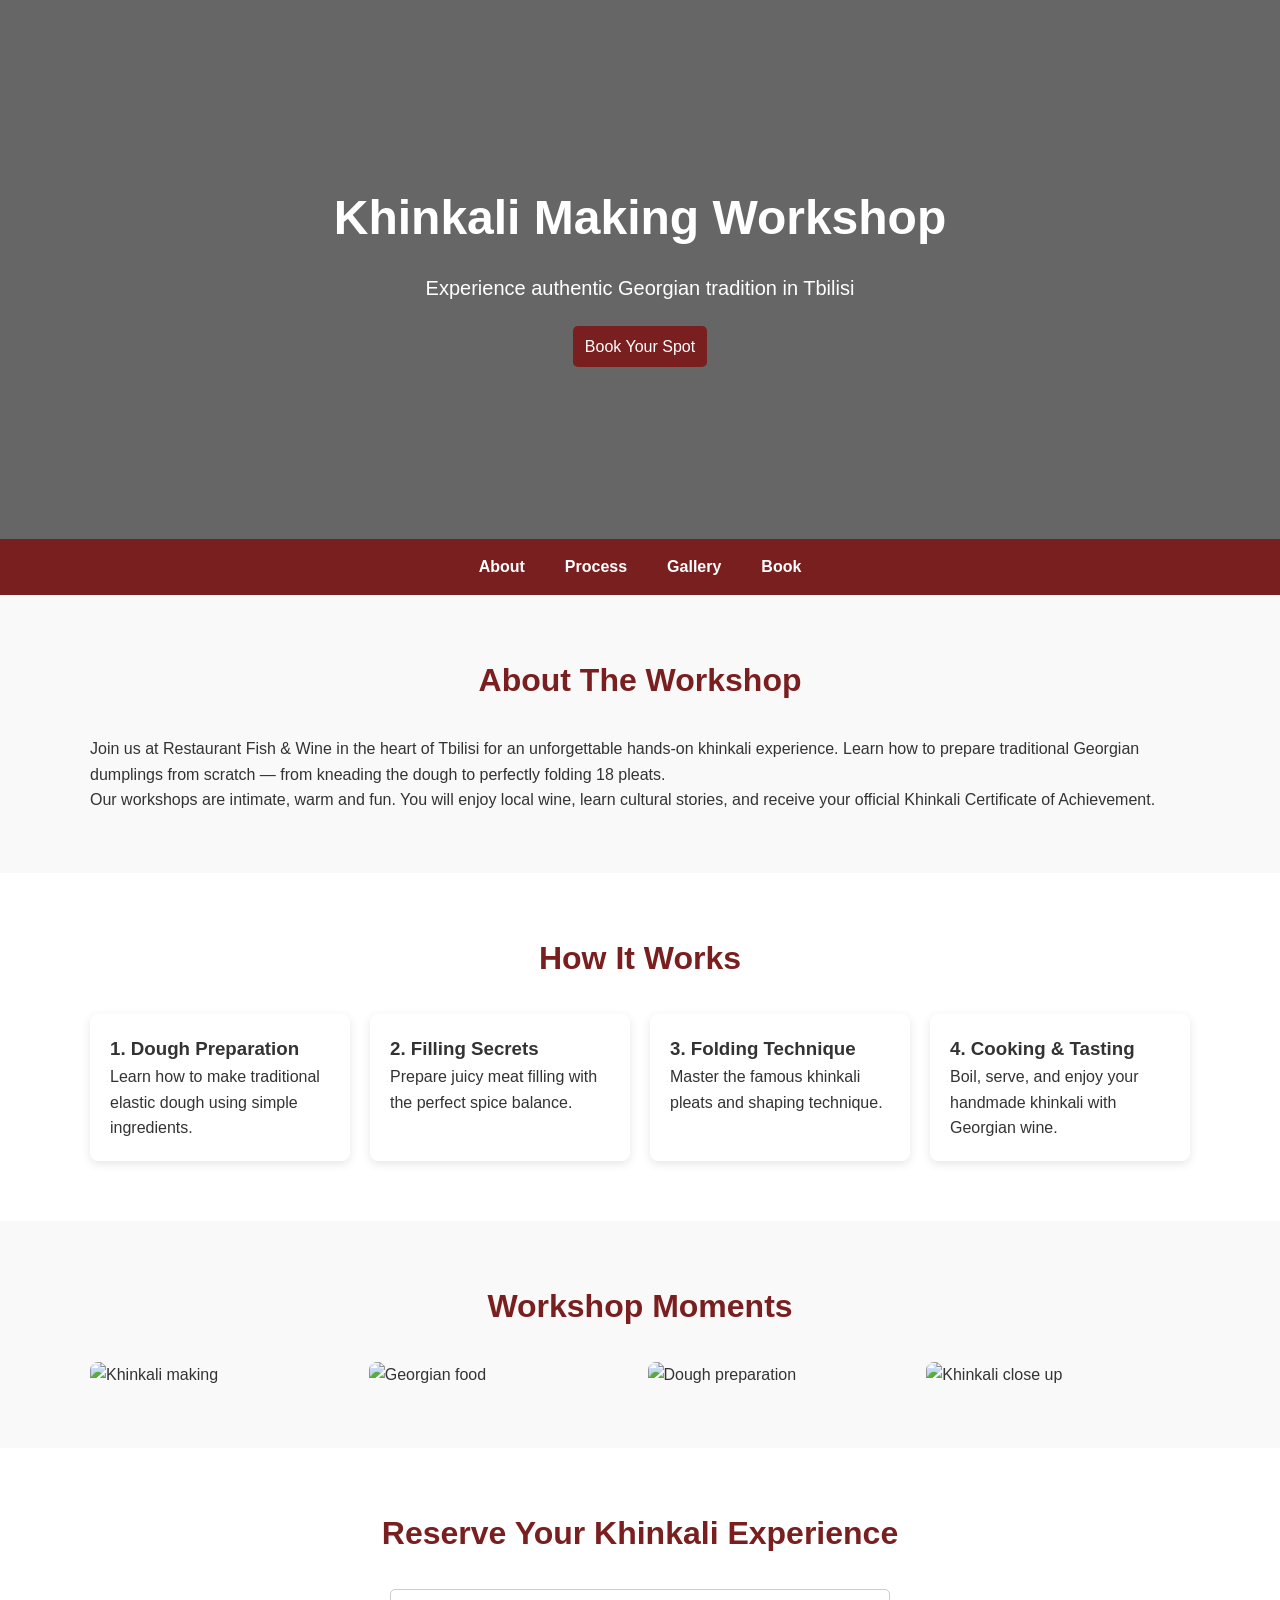
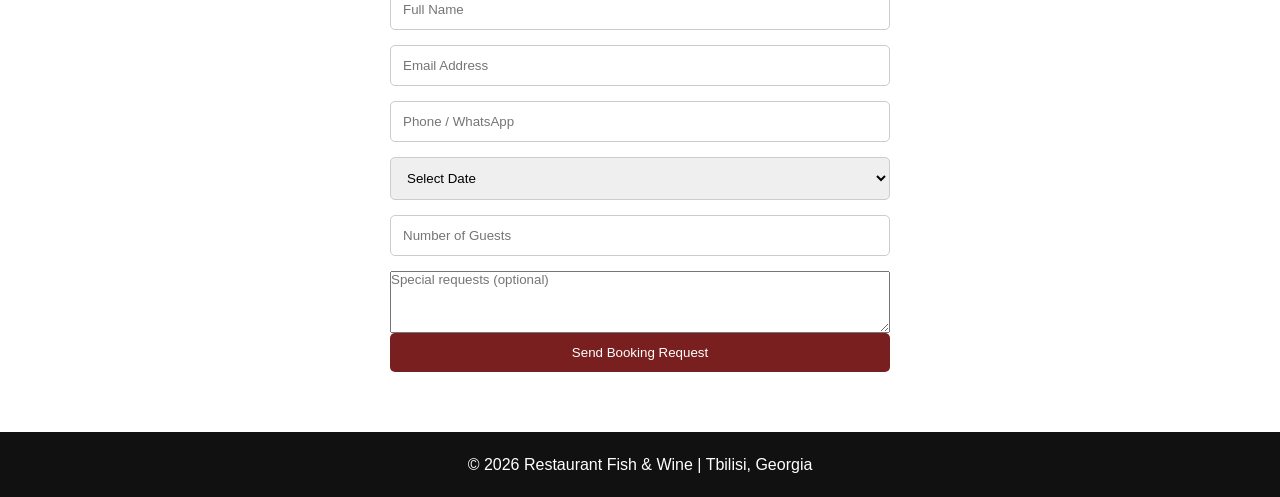
==== index.html @ 2a83f831 "initial commit" ====
<!DOCTYPE html>
<html lang="en">

<head>
    <meta charset="UTF-8">
    <title>Khinkali Workshop | Restaurant Fish & Wine</title>
    <meta name="viewport" content="width=device-width, initial-scale=1.0">
    <link rel="stylesheet" href="style.css">
</head>

<body>

    <header>
        <div class="container">
            <h1>Khinkali Making Workshop</h1>
            <p>Experience authentic Georgian tradition in Tbilisi</p>
            <a href="#booking" class="btn">Book Your Spot</a>
        </div>
    </header>

    <nav>
        <ul>
            <li><a href="#about">About</a></li>
            <li><a href="#process">Process</a></li>
            <li><a href="#gallery">Gallery</a></li>
            <li><a href="#booking">Book</a></li>
        </ul>
    </nav>

    <section id="about">
        <div class="container">
            <h2>About The Workshop</h2>
            <p>
                Join us at Restaurant Fish & Wine in the heart of Tbilisi for an unforgettable
                hands-on khinkali experience. Learn how to prepare traditional Georgian dumplings
                from scratch — from kneading the dough to perfectly folding 18 pleats.
            </p>
            <p>
                Our workshops are intimate, warm and fun. You will enjoy local wine,
                learn cultural stories, and receive your official Khinkali Certificate of Achievement.
            </p>
        </div>
    </section>

    <section id="process">
        <div class="container">
            <h2>How It Works</h2>
            <div class="steps">
                <div class="step">
                    <h3>1. Dough Preparation</h3>
                    <p>Learn how to make traditional elastic dough using simple ingredients.</p>
                </div>
                <div class="step">
                    <h3>2. Filling Secrets</h3>
                    <p>Prepare juicy meat filling with the perfect spice balance.</p>
                </div>
                <div class="step">
                    <h3>3. Folding Technique</h3>
                    <p>Master the famous khinkali pleats and shaping technique.</p>
                </div>
                <div class="step">
                    <h3>4. Cooking & Tasting</h3>
                    <p>Boil, serve, and enjoy your handmade khinkali with Georgian wine.</p>
                </div>
            </div>
        </div>
    </section>


    <section id="gallery">
        <div class="container">
            <h2>Workshop Moments</h2>
            <div class="gallery-grid">
                <img src="https://images.unsplash.com/photo-1604909053191-2f20b6f0c9d0" alt="Khinkali making">
                <img src="https://images.unsplash.com/photo-1604908177225-4d70c7e76aa1" alt="Georgian food">
                <img src="https://images.unsplash.com/photo-1604908177335-d30d49bca7ff" alt="Dough preparation">
                <img src="https://images.unsplash.com/photo-1604909053083-47f4e5e5dca7" alt="Khinkali close up">
            </div>
        </div>
    </section>

    <section id="booking">
        <div class="container">
            <h2>Reserve Your Khinkali Experience</h2>

            <form id="bookingForm">
                <input type="text" name="name" placeholder="Full Name" required>
                <input type="email" name="email" placeholder="Email Address" required>
                <input type="tel" name="phone" placeholder="Phone / WhatsApp" required>

                <select name="date" required>
                    <option value="">Select Date</option>
                    <option>March 12 - 17:00</option>
                    <option>March 15 - 19:00</option>
                    <option>March 20 - 18:00</option>
                </select>

                <input type="number" name="guests" placeholder="Number of Guests" min="1" required>

                <textarea name="message" placeholder="Special requests (optional)" rows="4"></textarea>

                <button type="submit" class="btn">Send Booking Request</button>
            </form>

            <p id="formMessage" style="margin-top:20px; display:none; color:green;">
                ✅ Thank you! We received your booking request and will contact you shortly.
            </p>
        </div>
    </section>

    <footer>
        <p>© 2026 Restaurant Fish & Wine | Tbilisi, Georgia</p>
    </footer>

    <script src="script.js"></script>
</body>

</html>
---- style.css ----
* {
    margin: 0;
    padding: 0;
    box-sizing: border-box;
    font-family: 'Segoe UI', sans-serif;
}

body {
    line-height: 1.6;
    color: #333;
}

.container {
    width: 90%;
    max-width: 1100px;
    margin: auto;
    padding: 60px 0;
}

header {
    background: linear-gradient(rgba(0, 0, 0, 0.6), rgba(0, 0, 0, 0.6)),
        url('https://images.unsplash.com/photo-1604909053083-47f4e5e5dca7') center/cover;
    color: white;
    text-align: center;
    padding: 120px 20px;
}

header h1 {
    font-size: 48px;
    margin-bottom: 15px;
}

header p {
    font-size: 20px;
    margin-bottom: 30px;
}

nav {
    background: #7a1f1f;
    padding: 15px;
}

nav ul {
    display: flex;
    justify-content: center;
    list-style: none;
}

nav li {
    margin: 0 20px;
}

nav a {
    color: white;
    text-decoration: none;
    font-weight: bold;
}

section {
    background: #f9f9f9;
}

section:nth-child(even) {
    background: white;
}

h2 {
    text-align: center;
    margin-bottom: 30px;
    font-size: 32px;
    color: #7a1f1f;
}

.steps {
    display: grid;
    grid-template-columns: repeat(auto-fit, minmax(200px, 1fr));
    gap: 20px;
}

.step {
    background: #fff;
    padding: 20px;
    border-radius: 8px;
    box-shadow: 0 3px 10px rgba(0, 0, 0, 0.1);
}

.gallery-grid {
    display: grid;
    grid-template-columns: repeat(auto-fit, minmax(250px, 1fr));
    gap: 15px;
}

.gallery-grid img {
    width: 100%;
    border-radius: 8px;
}

form {
    max-width: 500px;
    margin: auto;
    display: flex;
    flex-direction: column;
}

input,
select {
    padding: 12px;
    margin-bottom: 15px;
    border-radius: 5px;
    border: 1px solid #ccc;
}

.btn {
    background: #7a1f1f;
    color: white;
    padding: 12px;
    border: none;
    border-radius: 5px;
    cursor: pointer;
    text-decoration: none;
    text-align: center;
}

.btn:hover {
    background: #5c1515;
}

footer {
    text-align: center;
    padding: 20px;
    background: #111;
    color: white;
}

.hidden {
    display: none;
}

@media(max-width:768px) {
    header h1 {
        font-size: 32px;
    }
}
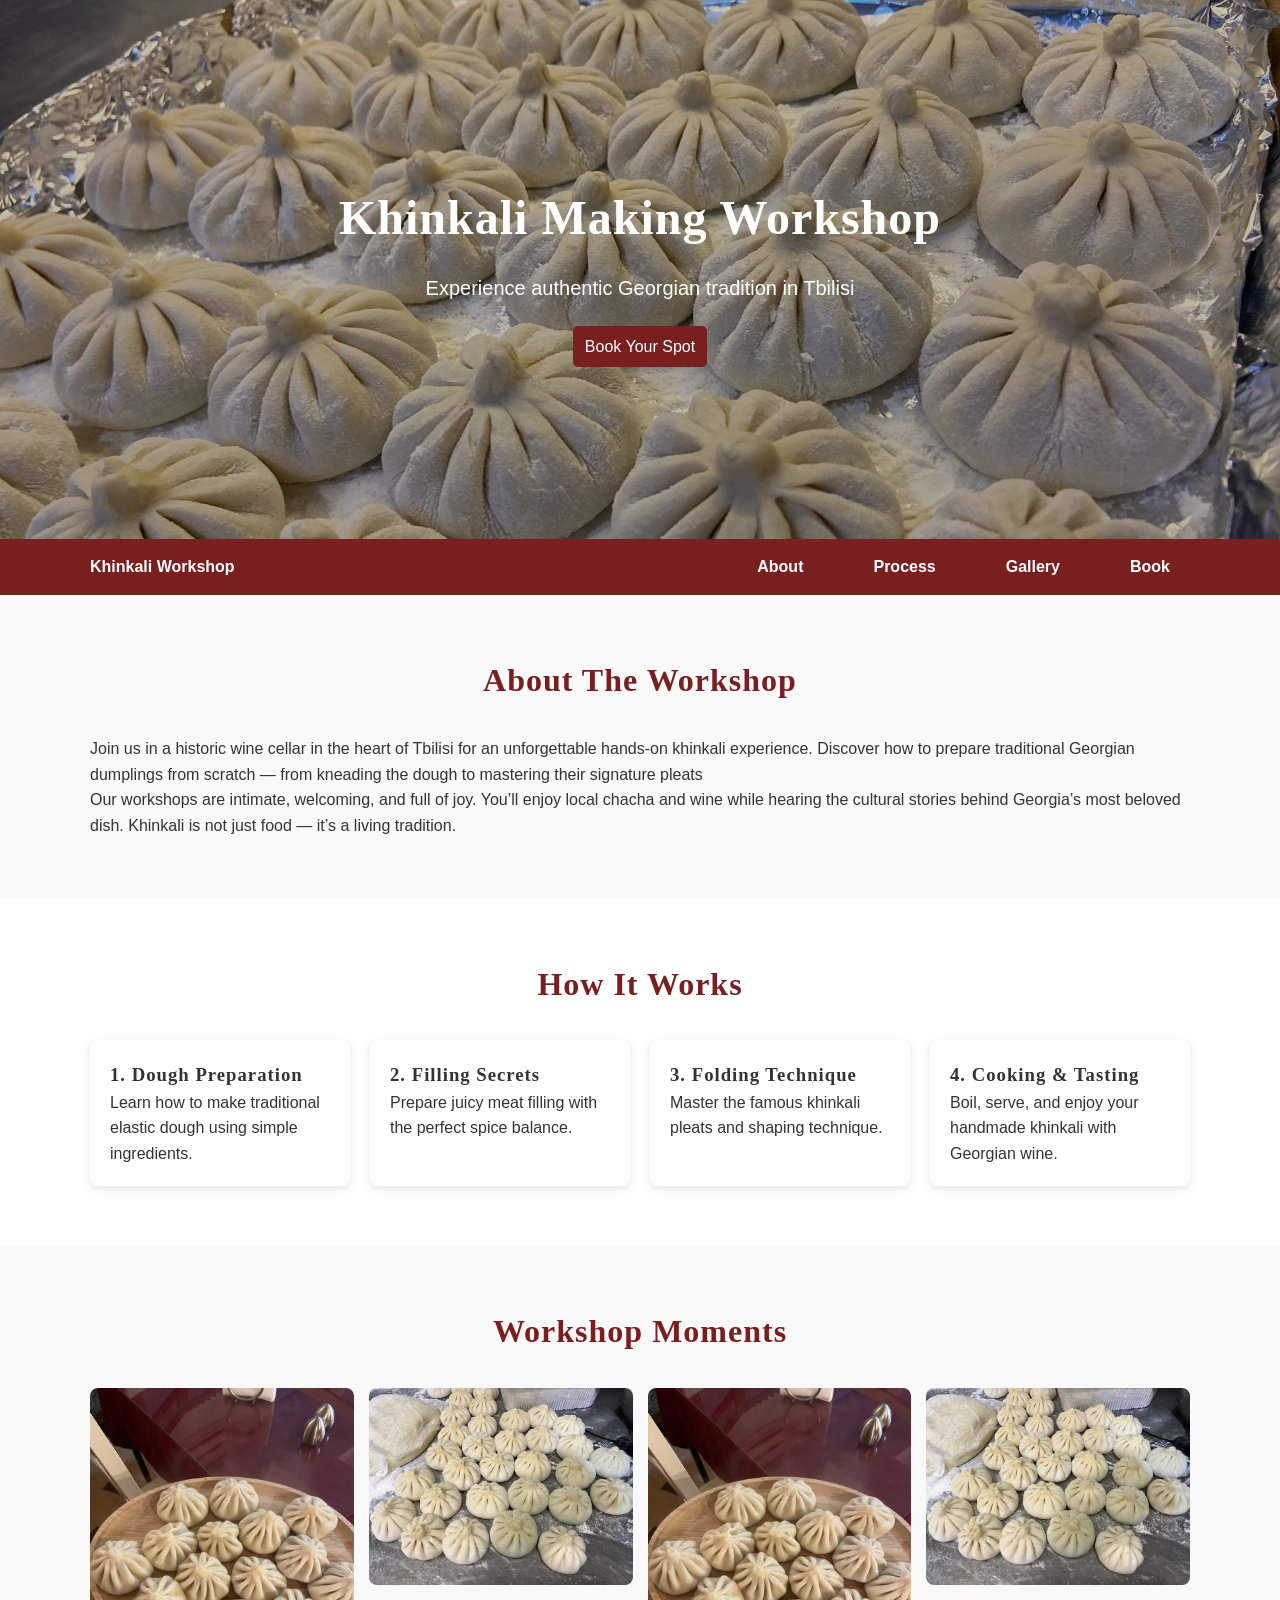
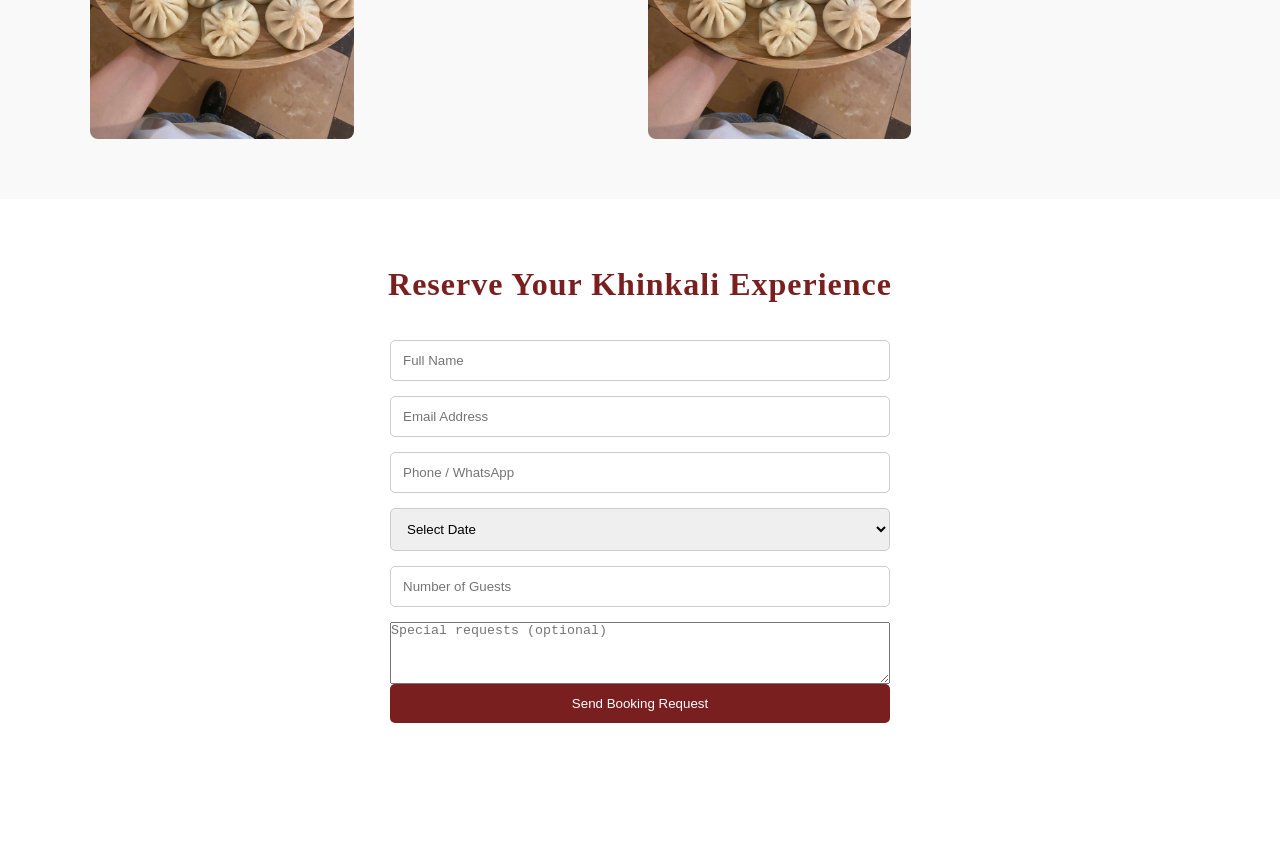
==== commit 9f3ed72a: "add some changes" ====
--- a/index.html
+++ b/index.html
@@ -5,6 +5,9 @@
     <meta charset="UTF-8">
     <title>Khinkali Workshop | Restaurant Fish & Wine</title>
     <meta name="viewport" content="width=device-width, initial-scale=1.0">
+    <link
+        href="https://fonts.googleapis.com/css2?family=Playfair+Display:wght@600;700&family=Inter:wght@300;400;500&display=swap"
+        rel="stylesheet">
     <link rel="stylesheet" href="style.css">
 </head>
 
@@ -19,25 +22,34 @@
     </header>
 
     <nav>
-        <ul>
-            <li><a href="#about">About</a></li>
-            <li><a href="#process">Process</a></li>
-            <li><a href="#gallery">Gallery</a></li>
-            <li><a href="#booking">Book</a></li>
-        </ul>
+        <div class="nav-container">
+            <div class="logo">Khinkali Workshop</div>
+
+            <div class="burger" id="burger">
+                ☰
+            </div>
+
+            <ul id="navLinks">
+                <li><a href="#about">About</a></li>
+                <li><a href="#process">Process</a></li>
+                <li><a href="#gallery">Gallery</a></li>
+                <li><a href="#booking">Book</a></li>
+            </ul>
+        </div>
     </nav>
 
     <section id="about">
         <div class="container">
             <h2>About The Workshop</h2>
             <p>
-                Join us at Restaurant Fish & Wine in the heart of Tbilisi for an unforgettable
-                hands-on khinkali experience. Learn how to prepare traditional Georgian dumplings
-                from scratch — from kneading the dough to perfectly folding 18 pleats.
+                Join us in a historic wine cellar in the heart of Tbilisi for an unforgettable hands-on khinkali
+                experience. Discover how to prepare traditional Georgian dumplings from scratch — from kneading the
+                dough to mastering their signature pleats
             </p>
             <p>
-                Our workshops are intimate, warm and fun. You will enjoy local wine,
-                learn cultural stories, and receive your official Khinkali Certificate of Achievement.
+                Our workshops are intimate, welcoming, and full of joy. You’ll enjoy local chacha and wine while hearing
+                the cultural stories behind Georgia’s most beloved dish. Khinkali is not just food — it’s a living
+                tradition.
             </p>
         </div>
     </section>
@@ -71,10 +83,10 @@
         <div class="container">
             <h2>Workshop Moments</h2>
             <div class="gallery-grid">
-                <img src="https://images.unsplash.com/photo-1604909053191-2f20b6f0c9d0" alt="Khinkali making">
-                <img src="https://images.unsplash.com/photo-1604908177225-4d70c7e76aa1" alt="Georgian food">
-                <img src="https://images.unsplash.com/photo-1604908177335-d30d49bca7ff" alt="Dough preparation">
-                <img src="https://images.unsplash.com/photo-1604909053083-47f4e5e5dca7" alt="Khinkali close up">
+                <img src="pics/boiled-khinkali.jpeg" alt="Khinkali making">
+                <img src="pics/lots-of-khinkali.JPG" alt="Georgian food">
+                <img src="pics/boiled-khinkali.jpeg" alt="Dough preparation">
+                <img src="pics/lots-of-khinkali.JPG" alt="Khinkali close up">
             </div>
         </div>
     </section>
--- a/style.css
+++ b/style.css
@@ -2,12 +2,20 @@
     margin: 0;
     padding: 0;
     box-sizing: border-box;
-    font-family: 'Segoe UI', sans-serif;
+    /* font-family: 'Segoe UI', sans-serif; */
 }
 
 body {
+    font-family: 'Poppins', sans-serif;
     line-height: 1.6;
     color: #333;
+}
+
+h1,
+h2,
+h3 {
+    font-family: 'DM Serif Display', serif;
+    letter-spacing: 1px;
 }
 
 .container {
@@ -18,8 +26,8 @@
 }
 
 header {
-    background: linear-gradient(rgba(0, 0, 0, 0.6), rgba(0, 0, 0, 0.6)),
-        url('https://images.unsplash.com/photo-1604909053083-47f4e5e5dca7') center/cover;
+    background: linear-gradient(rgba(0, 0, 0, 0.222), rgba(0, 0, 0, 0.277)),
+        url('pics/khinkali-row.jpeg') center/cover;
     color: white;
     text-align: center;
     padding: 120px 20px;
@@ -37,12 +45,13 @@
 
 nav {
     background: #7a1f1f;
-    padding: 15px;
+    padding: 15px 0;
+    position: relative;
 }
 
 nav ul {
     display: flex;
-    justify-content: center;
+    gap: 30px;
     list-style: none;
 }
 
@@ -55,6 +64,29 @@
     text-decoration: none;
     font-weight: bold;
 }
+
+.nav-container {
+    display: flex;
+    justify-content: space-between;
+    align-items: center;
+    width: 90%;
+    max-width: 1100px;
+    margin: auto;
+}
+
+.logo {
+    color: white;
+    font-weight: 600;
+}
+
+.burger {
+    display: none;
+    font-size: 28px;
+    color: white;
+    cursor: pointer;
+}
+
+
 
 section {
     background: #f9f9f9;
@@ -126,9 +158,10 @@
 }
 
 footer {
+    font-size: 0.8rem;
     text-align: center;
     padding: 20px;
-    background: #111;
+    background: #59505000;
     color: white;
 }
 
@@ -140,4 +173,25 @@
     header h1 {
         font-size: 32px;
     }
+
+    nav ul {
+        position: absolute;
+        top: 70px;
+        left: 0;
+        width: 100%;
+        background: #7a1f1f;
+        flex-direction: column;
+        align-items: center;
+        gap: 20px;
+        padding: 20px 0;
+        display: none !important;
+    }
+
+    nav ul.active {
+        display: flex;
+    }
+
+    .burger {
+        display: block;
+    }
 }
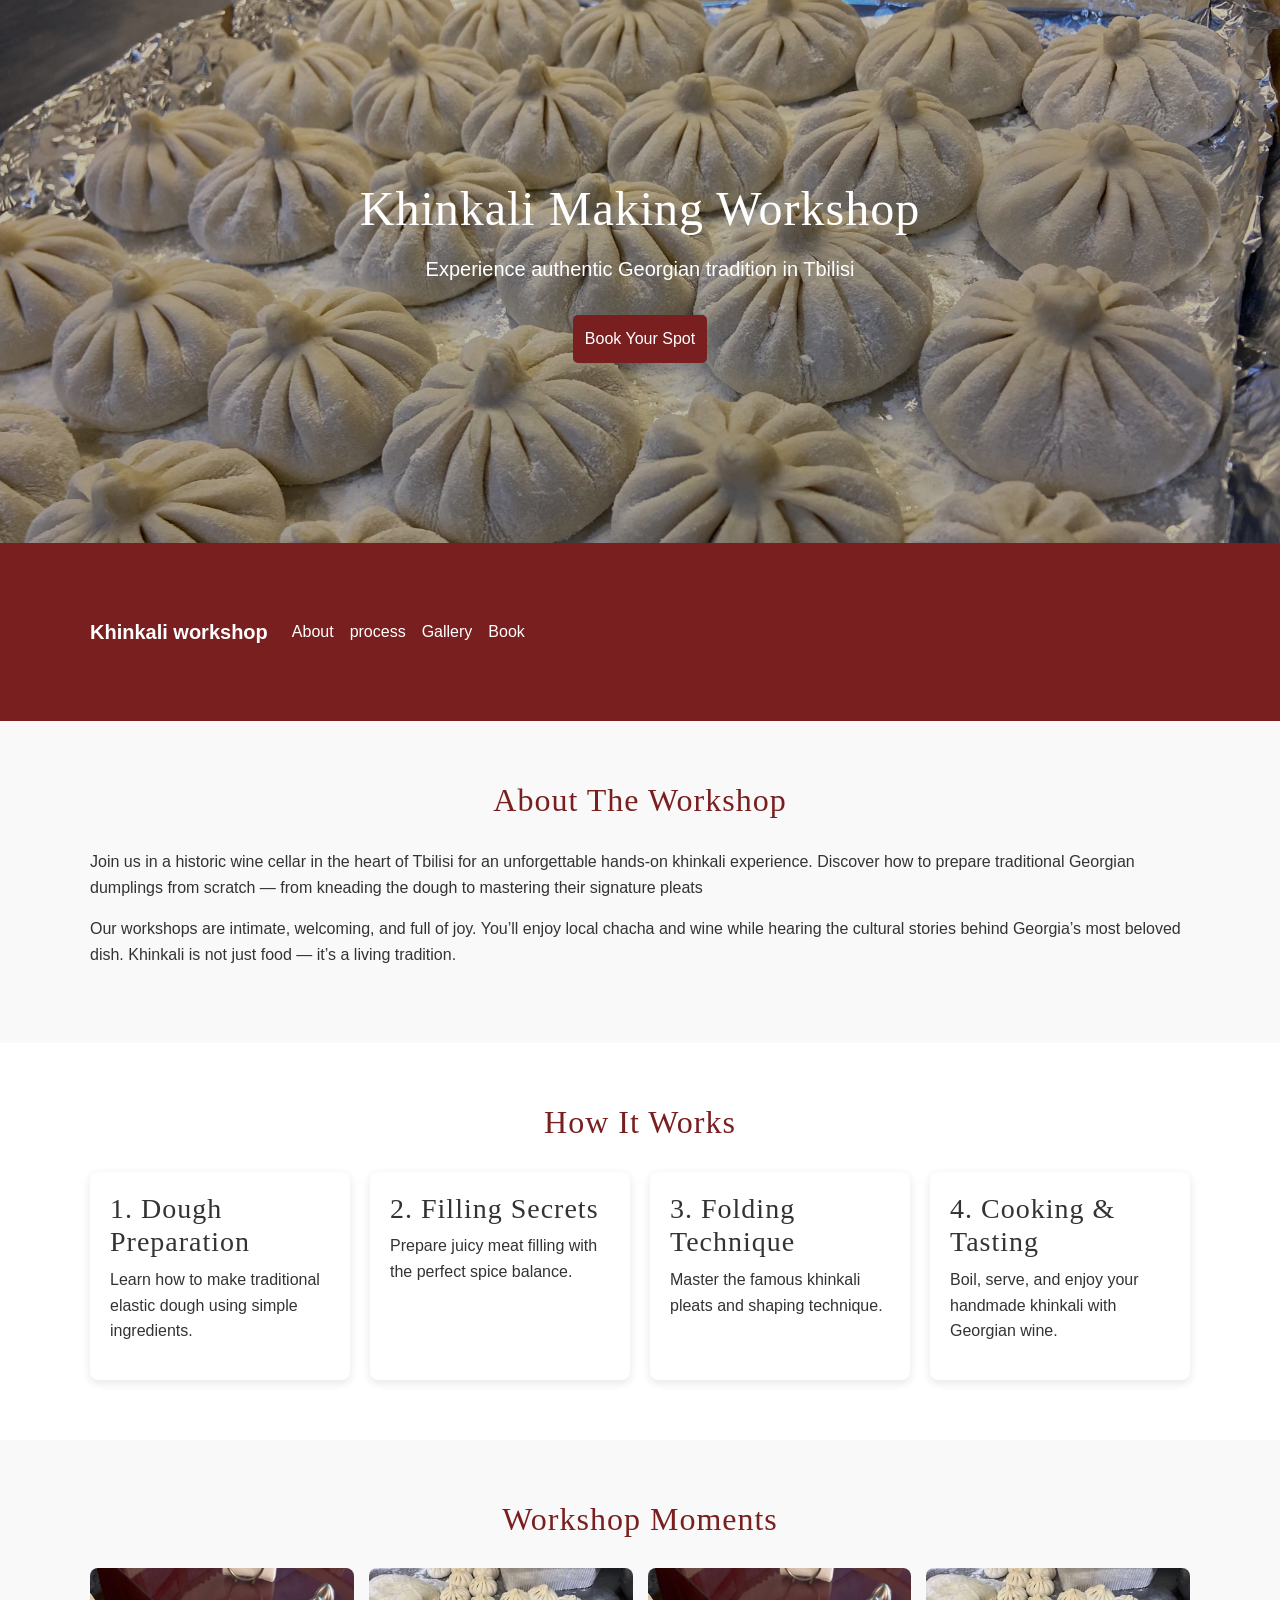
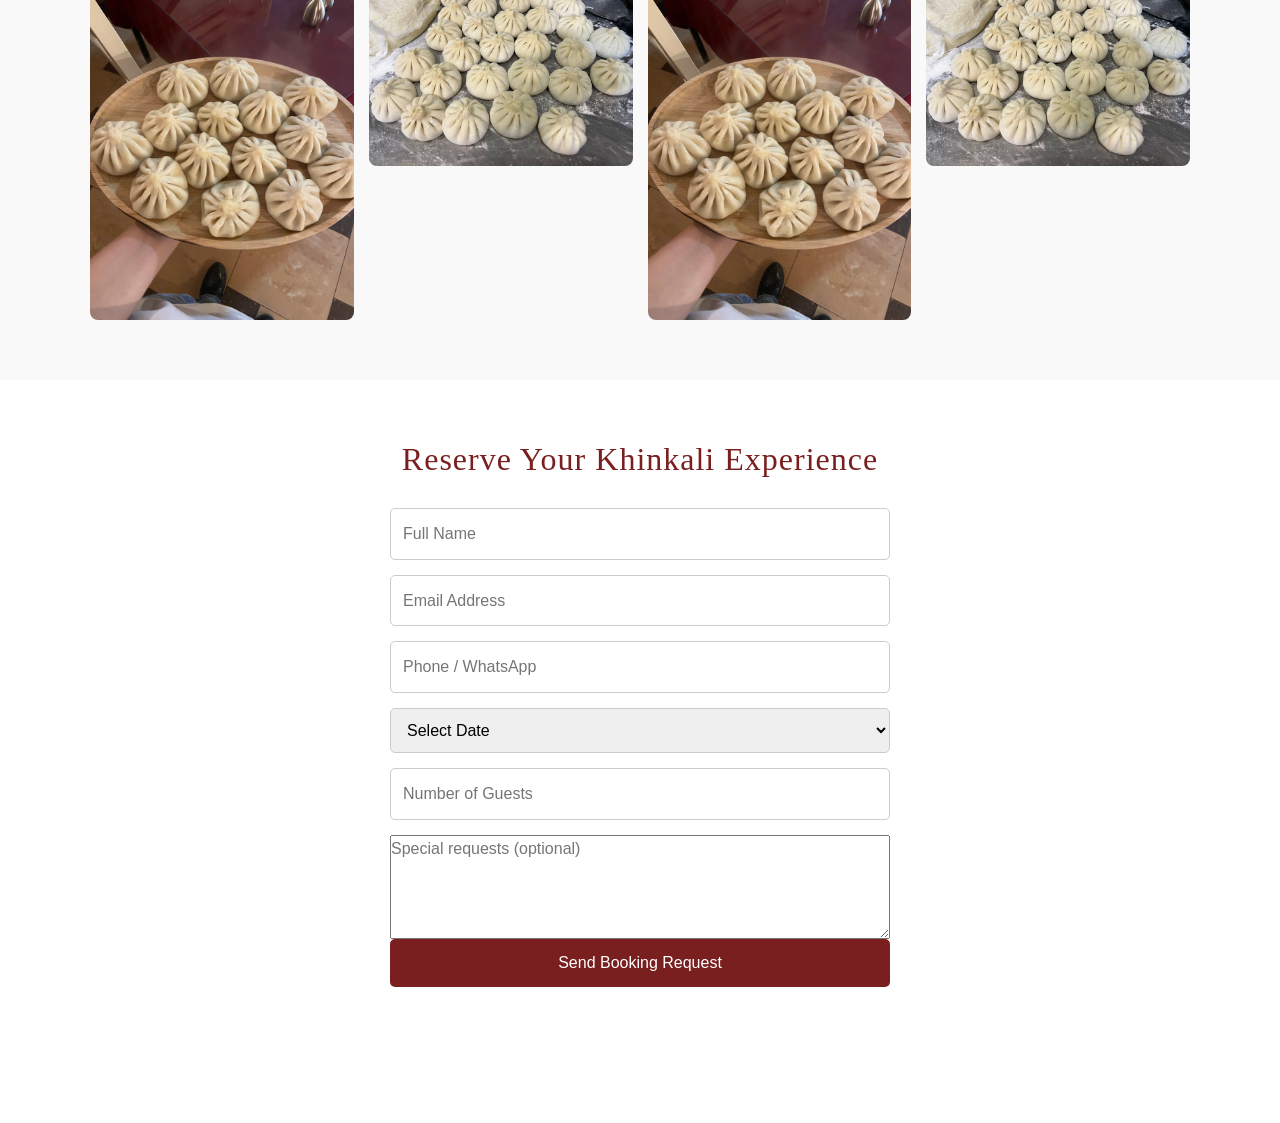
==== commit 1bd38e98: "fix navbar" ====
--- a/index.html
+++ b/index.html
@@ -8,6 +8,8 @@
     <link
         href="https://fonts.googleapis.com/css2?family=Playfair+Display:wght@600;700&family=Inter:wght@300;400;500&display=swap"
         rel="stylesheet">
+
+    <link rel="stylesheet" href="https://cdn.jsdelivr.net/npm/bootstrap@5.3.8/dist/css/bootstrap.min.css">
     <link rel="stylesheet" href="style.css">
 </head>
 
@@ -21,22 +23,29 @@
         </div>
     </header>
 
-    <nav>
-        <div class="nav-container">
-            <div class="logo">Khinkali Workshop</div>
 
-            <div class="burger" id="burger">
-                ☰
+    <nav class="navbar navbar-expand-lg">
+        <div class=" container nav-container-sm ">
+            <a class="navbar-brand text-white" href="#">Khinkali workshop</a>
+            <button class="navbar-toggler" type="button" data-bs-toggle="collapse" data-bs-target="#navbarNavAltMarkup"
+                aria-controls="navbarNavAltMarkup" aria-expanded="false" aria-label="Toggle navigation">
+                <span class="navbar-toggler-icon"></span>
+            </button>
+            <div class="collapse navbar-collapse">
+                <div class="navbar-nav text-white">
+                    <a class="nav-link" href="#about">About</a>
+                    <a class="nav-link" href="#process">process</a>
+                    <a class="nav-link" href="#gallery">Gallery</a>
+                    <a class="nav-link" href="#book">Book</a>
+
+                </div>
             </div>
-
-            <ul id="navLinks">
-                <li><a href="#about">About</a></li>
-                <li><a href="#process">Process</a></li>
-                <li><a href="#gallery">Gallery</a></li>
-                <li><a href="#booking">Book</a></li>
-            </ul>
         </div>
     </nav>
+
+
+
+
 
     <section id="about">
         <div class="container">
@@ -124,6 +133,7 @@
         <p>© 2026 Restaurant Fish & Wine | Tbilisi, Georgia</p>
     </footer>
 
+    <script src="https://cdn.jsdelivr.net/npm/bootstrap@5.3.8/dist/js/bootstrap.bundle.min.js"></script>
     <script src="script.js"></script>
 </body>
 
--- a/style.css
+++ b/style.css
@@ -72,6 +72,10 @@
     width: 90%;
     max-width: 1100px;
     margin: auto;
+}
+
+.navbar-nav a {
+    color: white;
 }
 
 .logo {
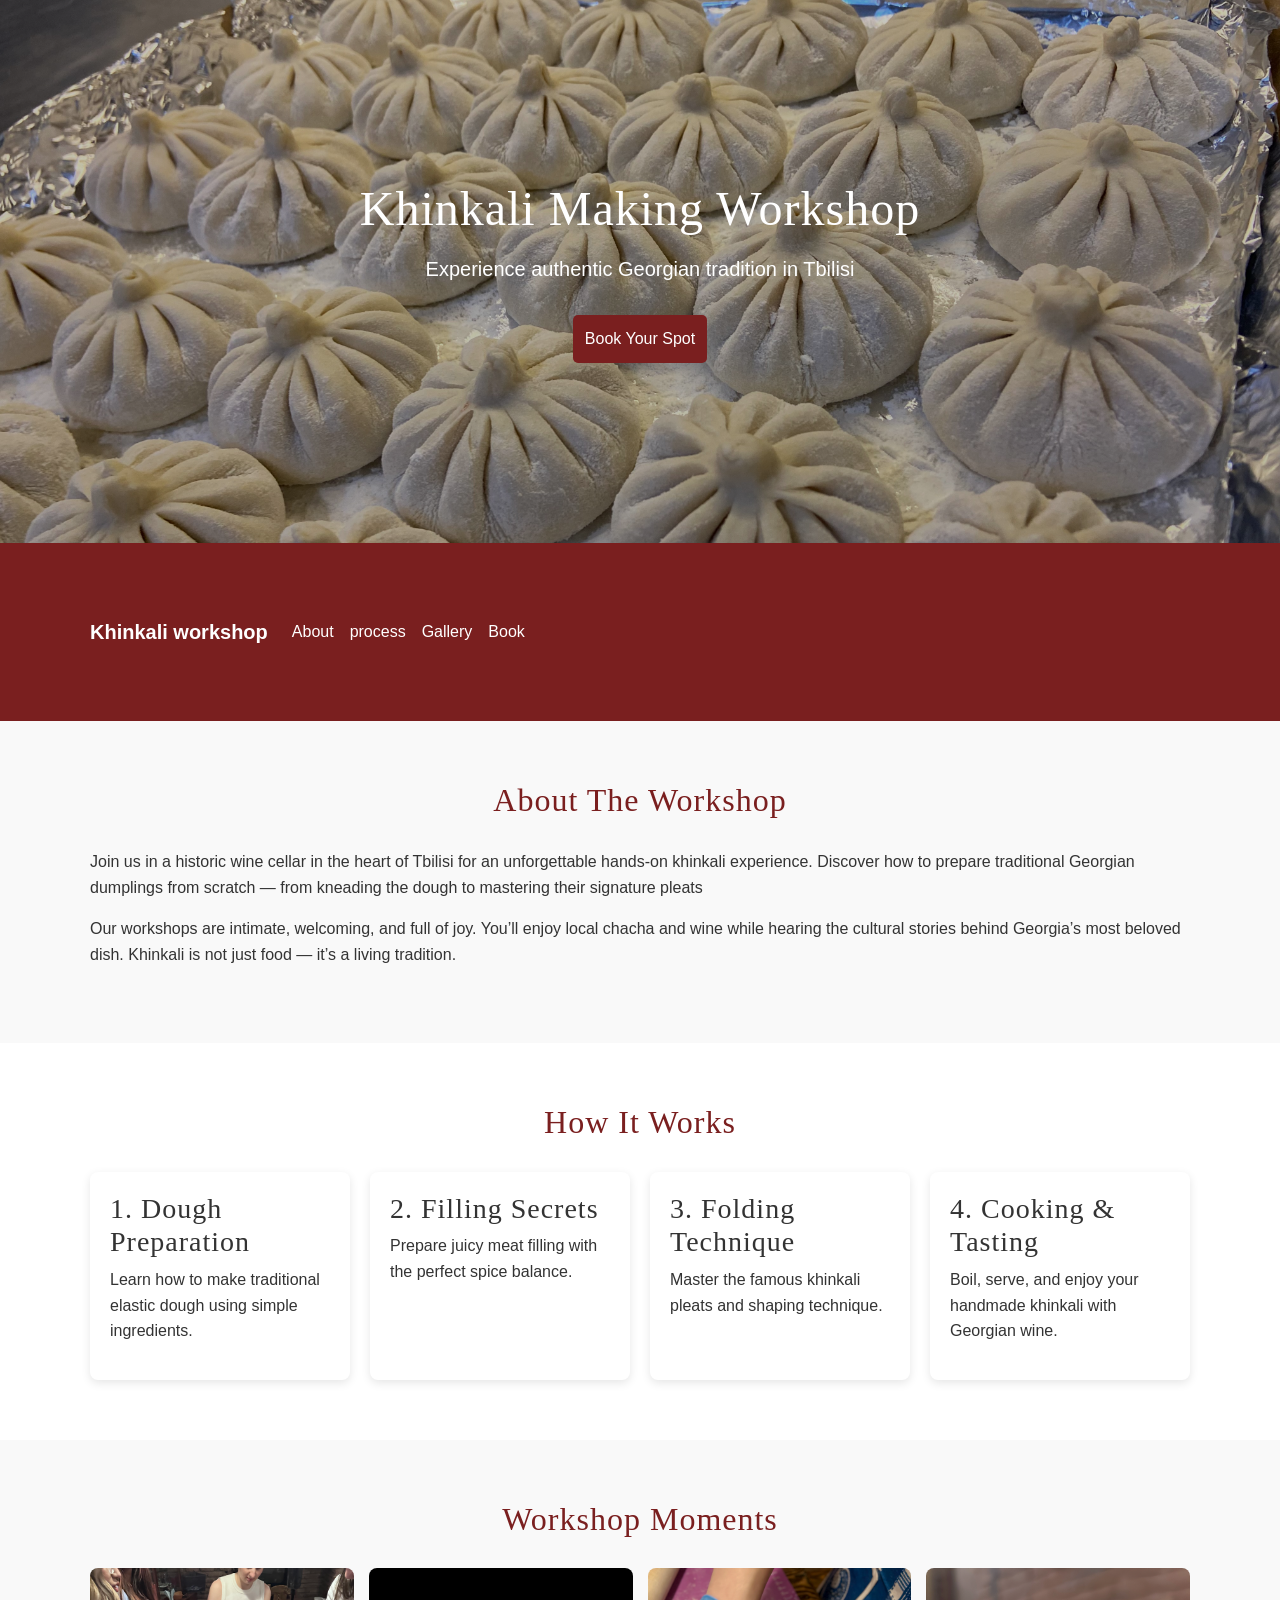
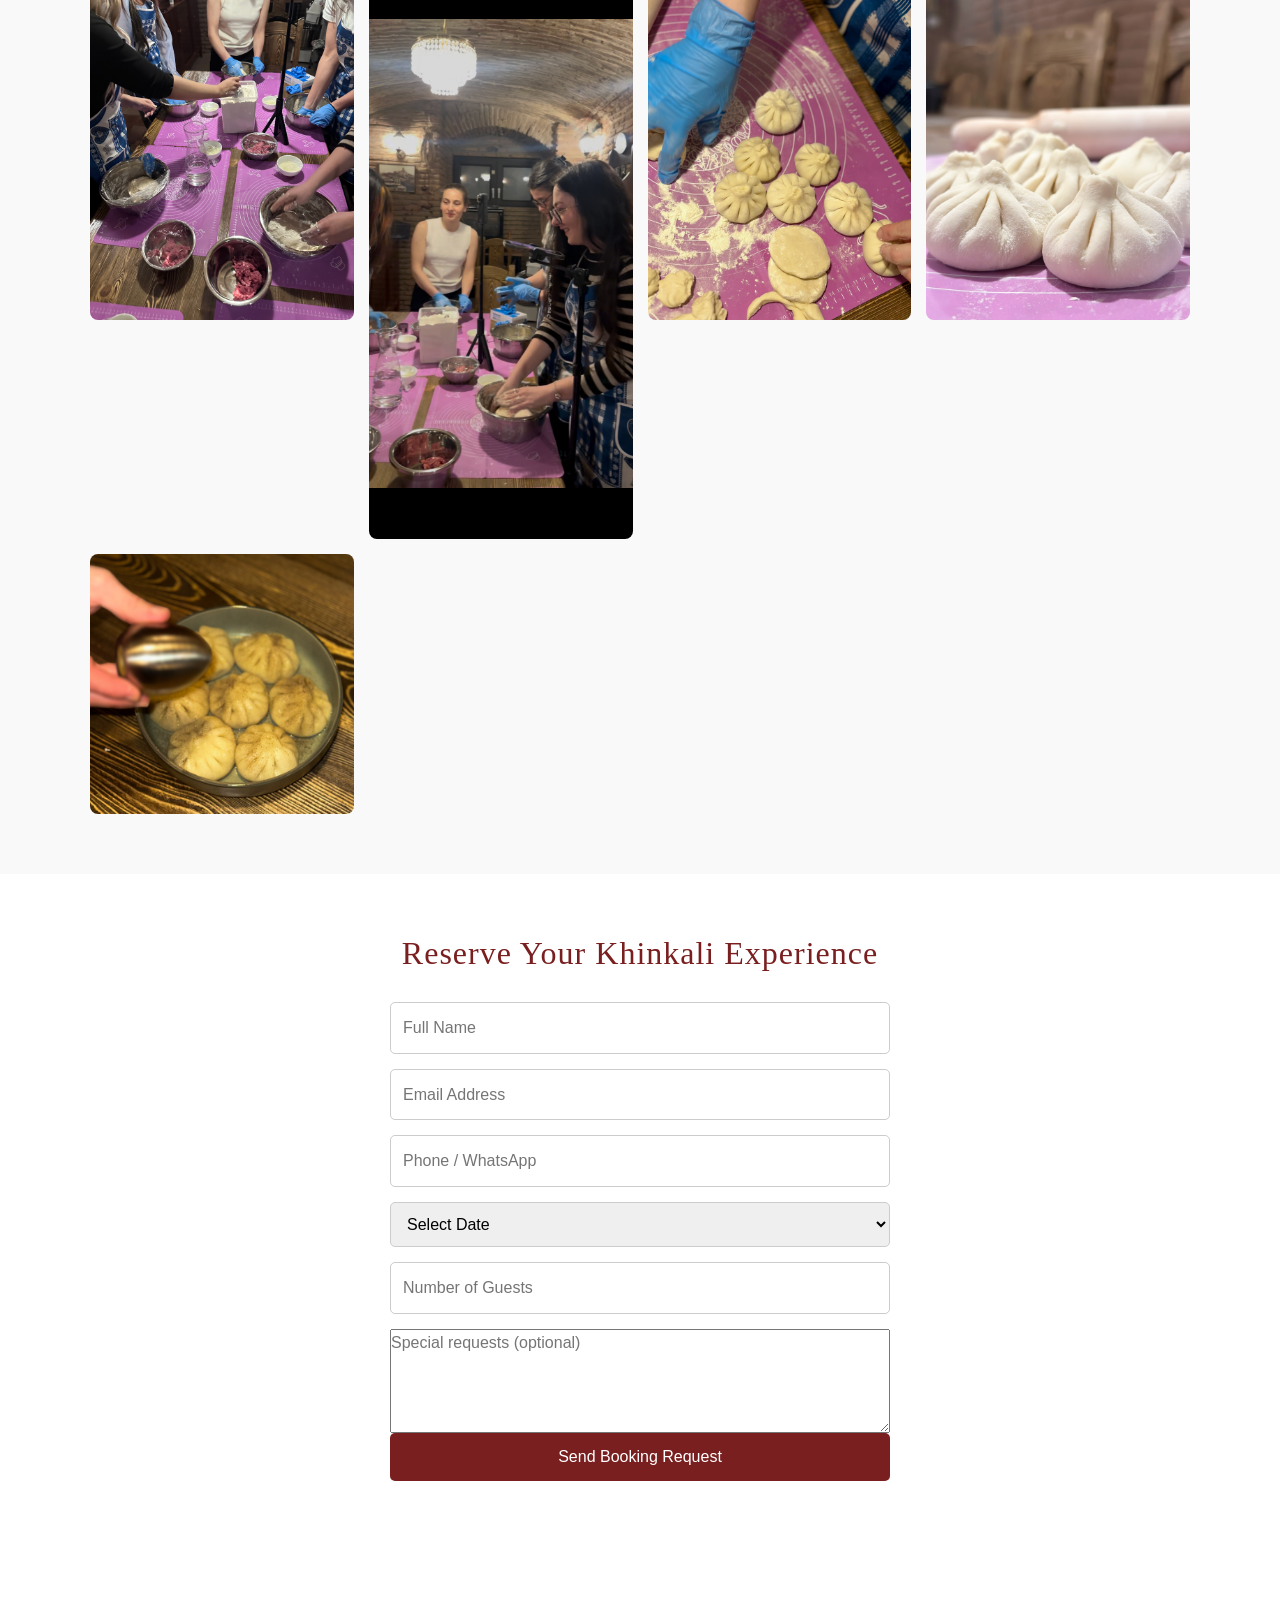
==== commit ae8ac92a: "add more images" ====
--- a/index.html
+++ b/index.html
@@ -36,7 +36,7 @@
                     <a class="nav-link" href="#about">About</a>
                     <a class="nav-link" href="#process">process</a>
                     <a class="nav-link" href="#gallery">Gallery</a>
-                    <a class="nav-link" href="#book">Book</a>
+                    <a class="nav-link" href="#booking">Book</a>
 
                 </div>
             </div>
@@ -92,10 +92,11 @@
         <div class="container">
             <h2>Workshop Moments</h2>
             <div class="gallery-grid">
-                <img src="pics/boiled-khinkali.jpeg" alt="Khinkali making">
-                <img src="pics/lots-of-khinkali.JPG" alt="Georgian food">
-                <img src="pics/boiled-khinkali.jpeg" alt="Dough preparation">
-                <img src="pics/lots-of-khinkali.JPG" alt="Khinkali close up">
+                <img src="pics/khinkali_four.jpeg" alt="Khinkali making">
+                <img src="pics/khinkali_two.PNG" alt="Georgian food">
+                <img src="pics/khinkali_five.PNG" alt="Dough preparation">
+                <img src="pics/khinkali_three.PNG" alt="Khinkali close up">
+                <img src="pics/boiled.PNG" alt="Khinkali close up">
             </div>
         </div>
     </section>
